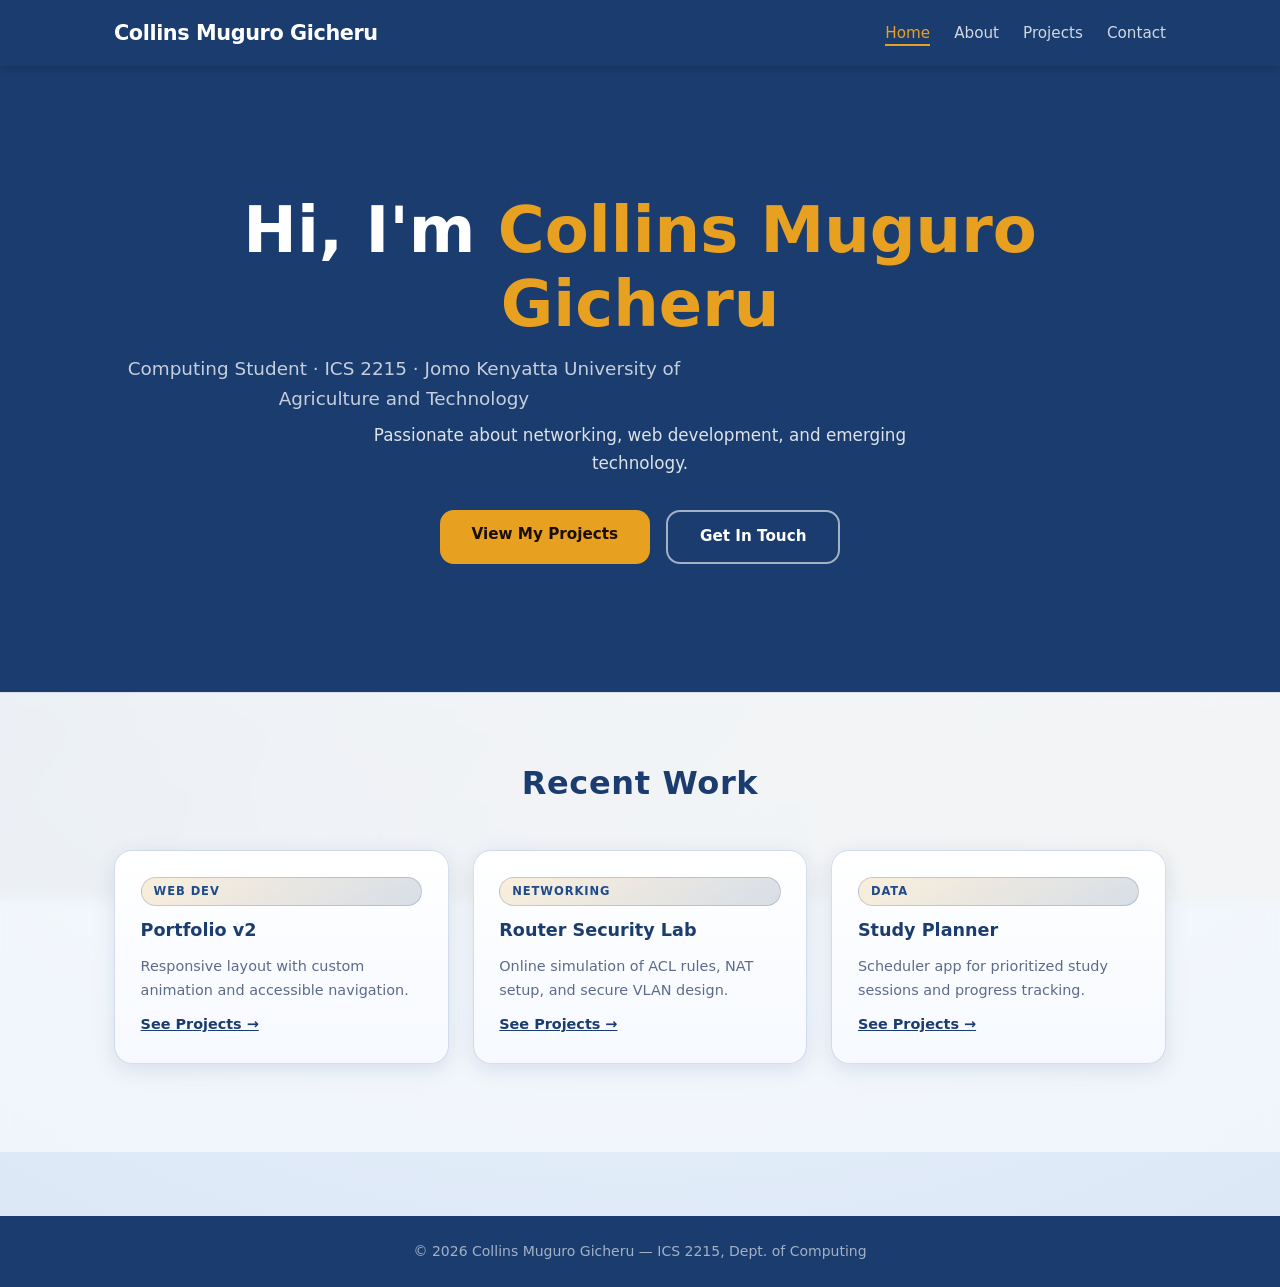
==== index.html @ d0c3a712 "Enhance portfolio CSS, add project cards, unify header/footer" ====
<!-- Paste this into EVERY HTML file and customise the <title> and <main> -->
<!DOCTYPE html>
<html lang="en">
<head>
  <meta charset="UTF-8">
  <!-- REQUIRED for responsive design on mobile -->
  <meta name="viewport" content="width=device-width, initial-scale=1.0">
  <meta name="description" content="Portfolio of Collins Muguro Gicheru — Computing student at JKUAT">
  <title>Collins Muguro Gicheru | Portfolio</title>
  <link rel="stylesheet" href="css/style.css">
  <meta name="google-site-verification" content="IMWEQJsufeYtgXxwFRLSCEkJa6uYk1u47TuHpb3jnJY" />
  <meta name="google-site-verification" content="IMWEQJsufeYtgXxwFRLSCEkJa6uYk1u47TuHpb3jnJY" />
</head>
<body>

  <!-- Skip link: allows keyboard users to skip the nav -->
  <a href="#main" class="skip-link">Skip to main content</a>

  <header>
    <div class="container">
      <a href="index.html" class="logo">Collins Muguro Gicheru</a>
      <nav aria-label="Main navigation">
        <ul>
          <!-- Add class="active" to the current page's link -->
          <li><a href="index.html" class="active">Home</a></li>
          <li><a href="about.html">About</a></li>
          <li><a href="projects.html">Projects</a></li>
          <li><a href="contact.html">Contact</a></li>
        </ul>
      </nav>
    </div>
  </header>

  <main id="main">
   <section class="hero">
  <div class="container">
    <h1>Hi, I'm <span class="accent">Collins Muguro Gicheru</span></h1>
    <p class="tagline">Computing Student · ICS 2215 · Jomo Kenyatta University of Agriculture and Technology</p>
    <p>Passionate about networking, web development, and emerging technology.</p>
    <div class="hero-btns">
      <a href="projects.html" class="btn">View My Projects</a>
      <a href="contact.html" class="btn btn-outline">Get In Touch</a>
    </div>
  </div>
</section>

<section class="recent-projects">
  <div class="container">
    <h2>Recent Work</h2>
    <div class="cards">
      <article class="card">
        <span class="card-tag">Web Dev</span>
        <h3>Portfolio v2</h3>
        <p>Responsive layout with custom animation and accessible navigation.</p>
        <a href="projects.html" class="card-link">See Projects →</a>
      </article>
      <article class="card">
        <span class="card-tag">Networking</span>
        <h3>Router Security Lab</h3>
        <p>Online simulation of ACL rules, NAT setup, and secure VLAN design.</p>
        <a href="projects.html" class="card-link">See Projects →</a>
      </article>
      <article class="card">
        <span class="card-tag">Data</span>
        <h3>Study Planner</h3>
        <p>Scheduler app for prioritized study sessions and progress tracking.</p>
        <a href="projects.html" class="card-link">See Projects →</a>
      </article>
    </div>
  </div>
</section>
  </main>

  <footer>
    <div class="container">
      <p>&copy; <span id="year"></span> Collins Muguro Gicheru — ICS 2215, Dept. of Computing</p>
    </div>
  </footer>
  <script>document.getElementById('year').textContent = new Date().getFullYear();</script>
</body>
</html>
---- css/style.css ----
/* === 1. RESET & BOX-SIZING === */
*, *::before, *::after {
  box-sizing: border-box;
  margin: 0;
  padding: 0;
}

/* === 2. CSS CUSTOM PROPERTIES (change these to personalise) === */
:root {
  --clr-primary:  #1A3C6E;  /* Main brand colour — try #065F46 for green */
  --clr-accent:   #E8A020;  /* Highlights and buttons */
  --clr-text:     #1A1A1A;
  --clr-muted:    #5C6B8A;
  --clr-bg:       #F0F4FC;
  --clr-white:    #FFFFFF;
  --clr-border:   #C8D4E8;
  --clr-gradient: linear-gradient(135deg, #1A3C6E 0%, #2C74B3 45%, #E8A020 100%);
  --radius:       14px;
  --shadow:       0 2px 14px rgba(0,0,0,0.12);
  --max-width:    1100px;
}

/* === 3. BASE TYPOGRAPHY === */
body {
  font-family: 'Segoe UI', system-ui, Arial, sans-serif;
  font-size: 16px;
  line-height: 1.65;
  color: var(--clr-text);
  background: radial-gradient(circle at top, #fdfcff 0%, #eff6ff 35%, #dbe7f6 100%);
  min-height: 100vh;
}

body::before {
  content: '';
  position: fixed;
  inset: 0;
  background: linear-gradient(140deg, rgba(26,60,110,0.12), rgba(232,160,32,0.08));
  pointer-events: none;
  z-index: -1;
}
h1 { font-size: clamp(2rem, 5vw, 3.5rem); line-height: 1.15; }
h2 { font-size: 1.9rem; margin-bottom: 1rem; }
h3 { font-size: 1.2rem; }
a  { color: var(--clr-primary); }
img{ max-width: 100%; height: auto; display: block; }

/* === 4. LAYOUT CONTAINER === */
.container {
  max-width: var(--max-width);
  margin: 0 auto;
  padding: 0 1.5rem;
}

/* === 5. SKIP LINK (accessibility) === */
.skip-link {
  position: absolute;
  top: -100px;
  left: 0;
  background: var(--clr-primary);
  color: white;
  padding: 0.5rem 1rem;
  z-index: 9999;
  text-decoration: none;
}
.skip-link:focus { top: 0; }

/* === 6. HEADER + NAVIGATION (Flexbox) === */
header {
  background: var(--clr-primary);
  padding: 1rem 0;
  position: sticky;
  top: 0;
  z-index: 100;
  box-shadow: 0 2px 8px rgba(0,0,0,0.15);
}
header .container {
  display: flex;              /* FLEXBOX — row layout */
  justify-content: space-between;
  align-items: center;
  flex-wrap: wrap;
  gap: 0.75rem;
}
.logo {
  font-size: 1.3rem;
  font-weight: 700;
  color: white;
  text-decoration: none;
  letter-spacing: -0.02em;
}
nav ul  { list-style: none; display: flex; gap: 1.5rem; }
nav a   {
  color: rgba(255,255,255,0.8);
  text-decoration: none;
  font-size: 0.95rem;
  font-weight: 500;
  padding-bottom: 2px;
  border-bottom: 2px solid transparent;
  transition: all 0.2s;
}
nav a:hover, nav a.active {
  color: var(--clr-accent);
  border-bottom-color: var(--clr-accent);
}

/* === 7. HERO SECTION === */
.hero {
  background: var(--clr-primary);
  color: white;
  padding: 6rem 1.5rem;
  text-align: center;
}
.hero .accent { color: var(--clr-accent); }
.hero .tagline {
  font-size: 1.15rem;
  opacity: 0.75;
  margin: 0.75rem 0 0.5rem;
}
.hero p {
  max-width: 580px;
  margin: 0 auto 2rem;
  opacity: 0.85;
  font-size: 1.05rem;
}
.hero-btns { display: flex; gap: 1rem; justify-content: center; flex-wrap: wrap; }

/* === 8. BUTTONS === */
.btn {
  display: inline-block;
  padding: 0.8rem 2rem;
  background: var(--clr-accent);
  color: #1a0e00;
  border-radius: var(--radius);
  text-decoration: none;
  font-weight: 600;
  font-size: 0.95rem;
  border: none;
  cursor: pointer;
  transition: transform 0.15s, opacity 0.15s;
}
.btn:hover     { opacity: 0.88; transform: translateY(-1px); }
.btn-outline   {
  background: transparent;
  border: 2px solid rgba(255,255,255,0.6);
  color: white;
}
.btn-outline:hover { border-color: white; }

/* === 9. PROJECT CARDS (CSS Grid) === */
.projects-section,
.recent-projects {
  padding: 4rem 0;
  background: rgba(255, 255, 255, 0.55);
  border-top: 1px solid rgba(200, 212, 232, 0.65);
  backdrop-filter: blur(6px);
}
.projects-section h2,
.recent-projects h2 {
  text-align: center;
  margin-bottom: 1rem;
  color: var(--clr-primary);
  letter-spacing: 0.02em;
  font-size: clamp(1.5rem, 3vw, 2rem);
}
.cards {
  display: grid;
  grid-template-columns: repeat(auto-fit, minmax(260px, 1fr));
  gap: 1.5rem;
  padding: 1.5rem 0;
}
.card {
  background: linear-gradient(180deg, #ffffff 0%, #f6f9ff 100%);
  border-radius: calc(var(--radius) + 4px);
  padding: 1.6rem;
  border: 1px solid rgba(53, 96, 159, 0.2);
  box-shadow: 0 6px 22px rgba(25, 53, 100, 0.12);
  display: flex;
  flex-direction: column;
  gap: 0.65rem;
  transition: transform 0.22s ease, box-shadow 0.22s ease, border-color 0.22s;
  position: relative;
  overflow: hidden;
}
.card::after {
  content: '';
  position: absolute;
  inset: -40px;
  background: radial-gradient(circle at 30% 30%, rgba(232,160,32,0.26), transparent 45%);
  transform: scale(0.9);
  opacity: 0;
  transition: opacity 0.35s ease, transform 0.35s ease;
}
.card:hover::after {
  opacity: 1;
  transform: scale(1.15);
}
.card:hover {
  transform: translateY(-6px) rotate(-0.2deg);
  box-shadow: 0 12px 30px rgba(26, 60, 110, 0.21);
  border-color: rgba(232, 160, 32, 0.45);
}
.card-tag {
  display: inline-block;
  background: linear-gradient(140deg, rgba(232,160,32,0.16), rgba(26,60,110,0.16));
  color: #1f4b8d;
  font-size: 0.72rem;
  font-weight: 700;
  padding: 4px 12px;
  border-radius: 999px;
  text-transform: uppercase;
  letter-spacing: 0.08em;
  border: 1px solid rgba(26,60,110,0.2);
}
.card h3    { font-size: 1.1rem; color: var(--clr-primary); }
.card p     { font-size: 0.9rem; color: var(--clr-muted); flex: 1; }
.card-link  { margin-top: auto; font-weight: 600; font-size: 0.9rem; }

/* === 10. ABOUT PAGE === */
.about-section  { padding: 4rem 0; }
.profile-img    { width: 160px; height: 160px; border-radius: 50%; object-fit: cover; margin-bottom: 1rem; }
.skills-list    { list-style: none; padding: 0.5rem 0; }
.skills-list li { padding: 6px 0; border-bottom: 1px solid var(--clr-border); font-size: 0.95rem; }
.skills-list li::before { content: "→ "; color: var(--clr-accent); font-weight: 700; }

table          { width: 100%; border-collapse: collapse; margin-top: 1rem; }
table th       { background: var(--clr-primary); color: white; padding: 10px 14px; text-align: left; }
table td       { padding: 9px 14px; border-bottom: 1px solid var(--clr-border); font-size: 0.9rem; }
table tr:nth-child(even) td { background: var(--clr-bg); }

/* === 11. CONTACT FORM === */
.contact-section  { padding: 4rem 0; }
.contact-form     { max-width: 620px; margin: 0 auto; background: var(--clr-white); padding: 2.5rem; border-radius: var(--radius); border: 1px solid var(--clr-border); box-shadow: var(--shadow); }
.form-group       { display: flex; flex-direction: column; gap: 6px; margin-bottom: 1.4rem; }
label             { font-size: 0.875rem; font-weight: 600; color: var(--clr-text); }
input, select, textarea {
  width: 100%;
  padding: 0.65rem 0.9rem;
  border: 1.5px solid var(--clr-border);
  border-radius: var(--radius);
  font-size: 1rem;
  font-family: inherit;
  transition: border-color 0.2s, box-shadow 0.2s;
}
input:focus, select:focus, textarea:focus {
  outline: none;
  border-color: var(--clr-primary);
  box-shadow: 0 0 0 3px rgba(26,60,110,0.12);
}

/* === 12. FOOTER === */
footer {
  background: var(--clr-primary);
  color: rgba(255,255,255,0.6);
  text-align: center;
  padding: 1.5rem;
  font-size: 0.875rem;
  margin-top: 4rem;
}
/* === 13. RESPONSIVE MEDIA QUERIES === */

/* Tablet and above — 768px+ */
@media (min-width: 768px) {
  .about-grid {
    display: grid;
    grid-template-columns: 220px 1fr;
    gap: 3rem;
    align-items: start;
  }
  .hero { padding: 8rem 1.5rem; }
}

/* Desktop — 1024px+ */
@media (min-width: 1024px) {
  .cards   { grid-template-columns: repeat(3, 1fr); }
  .hero h1 { font-size: 4rem; }
}

/* Mobile only — collapse nav to centre-aligned column */
@media (max-width: 599px) {
  header .container {
    flex-direction: column;
    text-align: center;
  }
  nav ul {
    gap: 1rem;
    flex-wrap: wrap;
    justify-content: center;
  }
  .hero  { padding: 3.5rem 1rem; }
  .contact-form { padding: 1.5rem; }
}

/* Print — hide navigation and buttons */
@media print {
  header, footer, .btn, .hero-btns { display: none; }
  body { font-size: 12pt; color: black; background: white; }
}
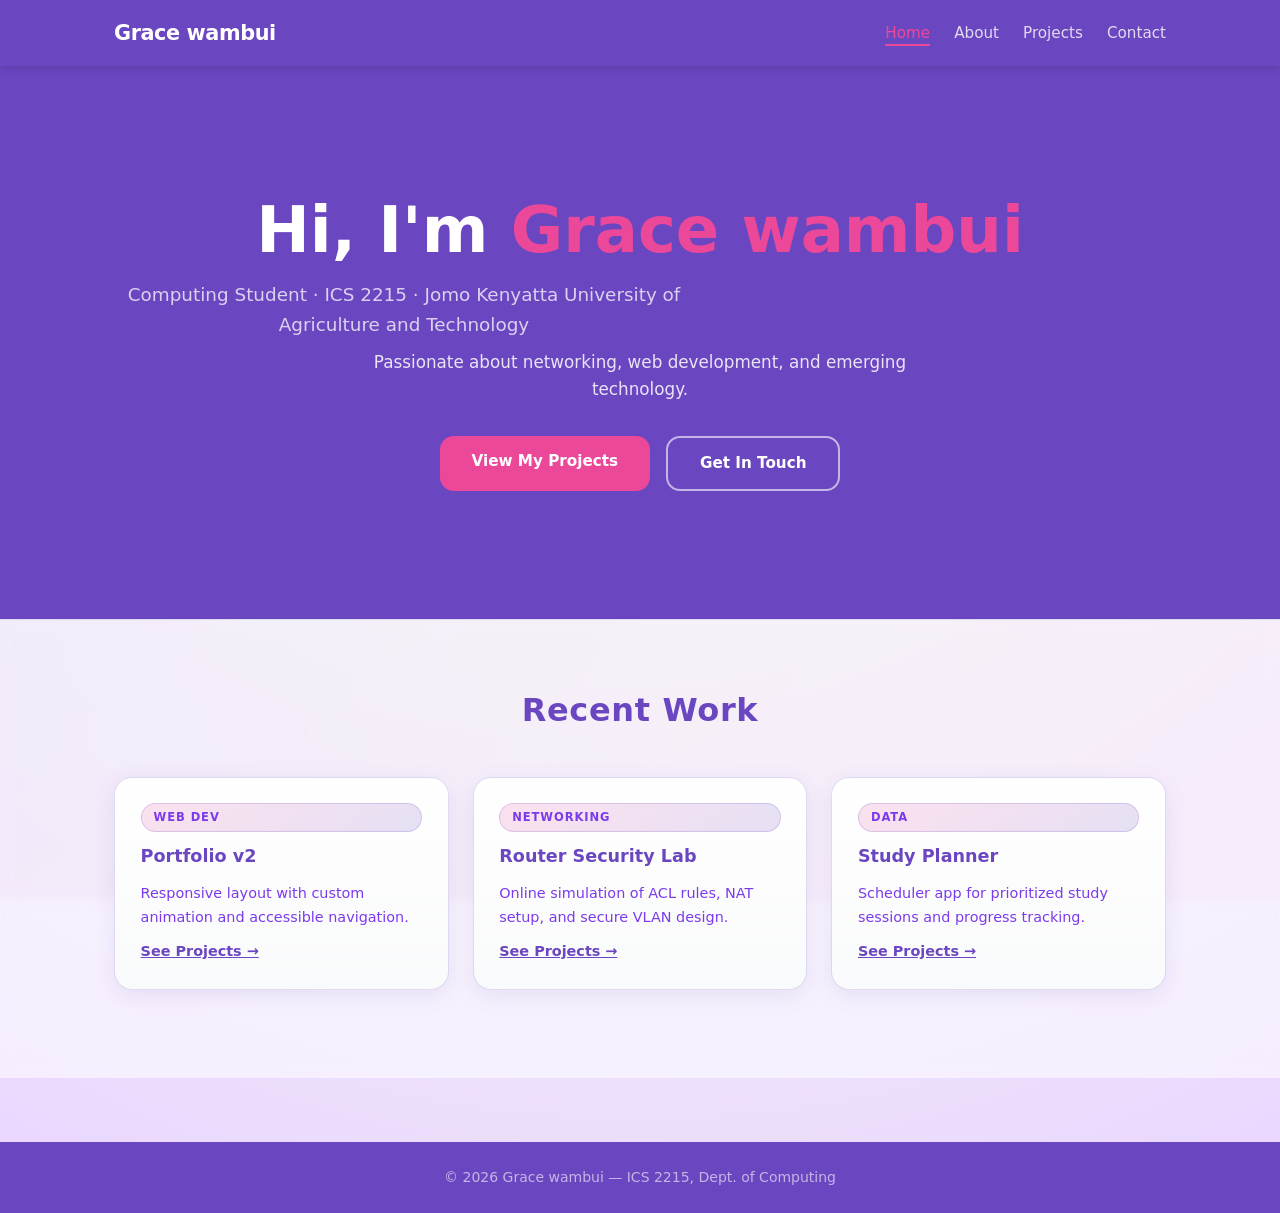
==== commit f62f9ff8: "Update portfolio: Change name to Grace Wambui and update color scheme to purple/pink theme" ====
--- a/index.html
+++ b/index.html
@@ -5,8 +5,8 @@
   <meta charset="UTF-8">
   <!-- REQUIRED for responsive design on mobile -->
   <meta name="viewport" content="width=device-width, initial-scale=1.0">
-  <meta name="description" content="Portfolio of Collins Muguro Gicheru — Computing student at JKUAT">
-  <title>Collins Muguro Gicheru | Portfolio</title>
+  <meta name="description" content="Portfolio of Grace wambui — Computing student at JKUAT">
+  <title>Grace wambui | Portfolio</title>
   <link rel="stylesheet" href="css/style.css">
   <meta name="google-site-verification" content="IMWEQJsufeYtgXxwFRLSCEkJa6uYk1u47TuHpb3jnJY" />
   <meta name="google-site-verification" content="IMWEQJsufeYtgXxwFRLSCEkJa6uYk1u47TuHpb3jnJY" />
@@ -18,7 +18,7 @@
 
   <header>
     <div class="container">
-      <a href="index.html" class="logo">Collins Muguro Gicheru</a>
+      <a href="index.html" class="logo">Grace wambui</a>
       <nav aria-label="Main navigation">
         <ul>
           <!-- Add class="active" to the current page's link -->
@@ -34,7 +34,7 @@
   <main id="main">
    <section class="hero">
   <div class="container">
-    <h1>Hi, I'm <span class="accent">Collins Muguro Gicheru</span></h1>
+    <h1>Hi, I'm <span class="accent">Grace wambui</span></h1>
     <p class="tagline">Computing Student · ICS 2215 · Jomo Kenyatta University of Agriculture and Technology</p>
     <p>Passionate about networking, web development, and emerging technology.</p>
     <div class="hero-btns">
@@ -73,7 +73,7 @@
 
   <footer>
     <div class="container">
-      <p>&copy; <span id="year"></span> Collins Muguro Gicheru — ICS 2215, Dept. of Computing</p>
+      <p>&copy; <span id="year"></span> Grace wambui — ICS 2215, Dept. of Computing</p>
     </div>
   </footer>
   <script>document.getElementById('year').textContent = new Date().getFullYear();</script>
--- a/css/style.css
+++ b/css/style.css
@@ -7,14 +7,14 @@
 
 /* === 2. CSS CUSTOM PROPERTIES (change these to personalise) === */
 :root {
-  --clr-primary:  #1A3C6E;  /* Main brand colour — try #065F46 for green */
-  --clr-accent:   #E8A020;  /* Highlights and buttons */
+  --clr-primary:  #6B46C1;  /* Main brand colour — purple theme */
+  --clr-accent:   #EC4899;  /* Highlights and buttons — pink */
   --clr-text:     #1A1A1A;
-  --clr-muted:    #5C6B8A;
-  --clr-bg:       #F0F4FC;
+  --clr-muted:    #7C3AED;
+  --clr-bg:       #F3F4F6;
   --clr-white:    #FFFFFF;
-  --clr-border:   #C8D4E8;
-  --clr-gradient: linear-gradient(135deg, #1A3C6E 0%, #2C74B3 45%, #E8A020 100%);
+  --clr-border:   #E5E7EB;
+  --clr-gradient: linear-gradient(135deg, #6B46C1 0%, #8B5CF6 45%, #EC4899 100%);
   --radius:       14px;
   --shadow:       0 2px 14px rgba(0,0,0,0.12);
   --max-width:    1100px;
@@ -26,7 +26,7 @@
   font-size: 16px;
   line-height: 1.65;
   color: var(--clr-text);
-  background: radial-gradient(circle at top, #fdfcff 0%, #eff6ff 35%, #dbe7f6 100%);
+  background: radial-gradient(circle at top, #fdf4ff 0%, #f3f4f6 35%, #e9d5ff 100%);
   min-height: 100vh;
 }
 
@@ -34,7 +34,7 @@
   content: '';
   position: fixed;
   inset: 0;
-  background: linear-gradient(140deg, rgba(26,60,110,0.12), rgba(232,160,32,0.08));
+  background: linear-gradient(140deg, rgba(107,70,193,0.12), rgba(236,72,153,0.08));
   pointer-events: none;
   z-index: -1;
 }
@@ -128,7 +128,7 @@
   display: inline-block;
   padding: 0.8rem 2rem;
   background: var(--clr-accent);
-  color: #1a0e00;
+  color: white;
   border-radius: var(--radius);
   text-decoration: none;
   font-weight: 600;
@@ -168,11 +168,11 @@
   padding: 1.5rem 0;
 }
 .card {
-  background: linear-gradient(180deg, #ffffff 0%, #f6f9ff 100%);
+  background: linear-gradient(180deg, #ffffff 0%, #f9fafb 100%);
   border-radius: calc(var(--radius) + 4px);
   padding: 1.6rem;
-  border: 1px solid rgba(53, 96, 159, 0.2);
-  box-shadow: 0 6px 22px rgba(25, 53, 100, 0.12);
+  border: 1px solid rgba(107,70,193,0.2);
+  box-shadow: 0 6px 22px rgba(107,70,193,0.12);
   display: flex;
   flex-direction: column;
   gap: 0.65rem;
@@ -184,7 +184,7 @@
   content: '';
   position: absolute;
   inset: -40px;
-  background: radial-gradient(circle at 30% 30%, rgba(232,160,32,0.26), transparent 45%);
+  background: radial-gradient(circle at 30% 30%, rgba(236,72,153,0.26), transparent 45%);
   transform: scale(0.9);
   opacity: 0;
   transition: opacity 0.35s ease, transform 0.35s ease;
@@ -195,20 +195,20 @@
 }
 .card:hover {
   transform: translateY(-6px) rotate(-0.2deg);
-  box-shadow: 0 12px 30px rgba(26, 60, 110, 0.21);
-  border-color: rgba(232, 160, 32, 0.45);
+  box-shadow: 0 12px 30px rgba(107,70,193,0.21);
+  border-color: rgba(236,72,153,0.45);
 }
 .card-tag {
   display: inline-block;
-  background: linear-gradient(140deg, rgba(232,160,32,0.16), rgba(26,60,110,0.16));
-  color: #1f4b8d;
+  background: linear-gradient(140deg, rgba(236,72,153,0.16), rgba(107,70,193,0.16));
+  color: #7c3aed;
   font-size: 0.72rem;
   font-weight: 700;
   padding: 4px 12px;
   border-radius: 999px;
   text-transform: uppercase;
   letter-spacing: 0.08em;
-  border: 1px solid rgba(26,60,110,0.2);
+  border: 1px solid rgba(107,70,193,0.2);
 }
 .card h3    { font-size: 1.1rem; color: var(--clr-primary); }
 .card p     { font-size: 0.9rem; color: var(--clr-muted); flex: 1; }
@@ -243,7 +243,7 @@
 input:focus, select:focus, textarea:focus {
   outline: none;
   border-color: var(--clr-primary);
-  box-shadow: 0 0 0 3px rgba(26,60,110,0.12);
+  box-shadow: 0 0 0 3px rgba(107,70,193,0.12);
 }
 
 /* === 12. FOOTER === */
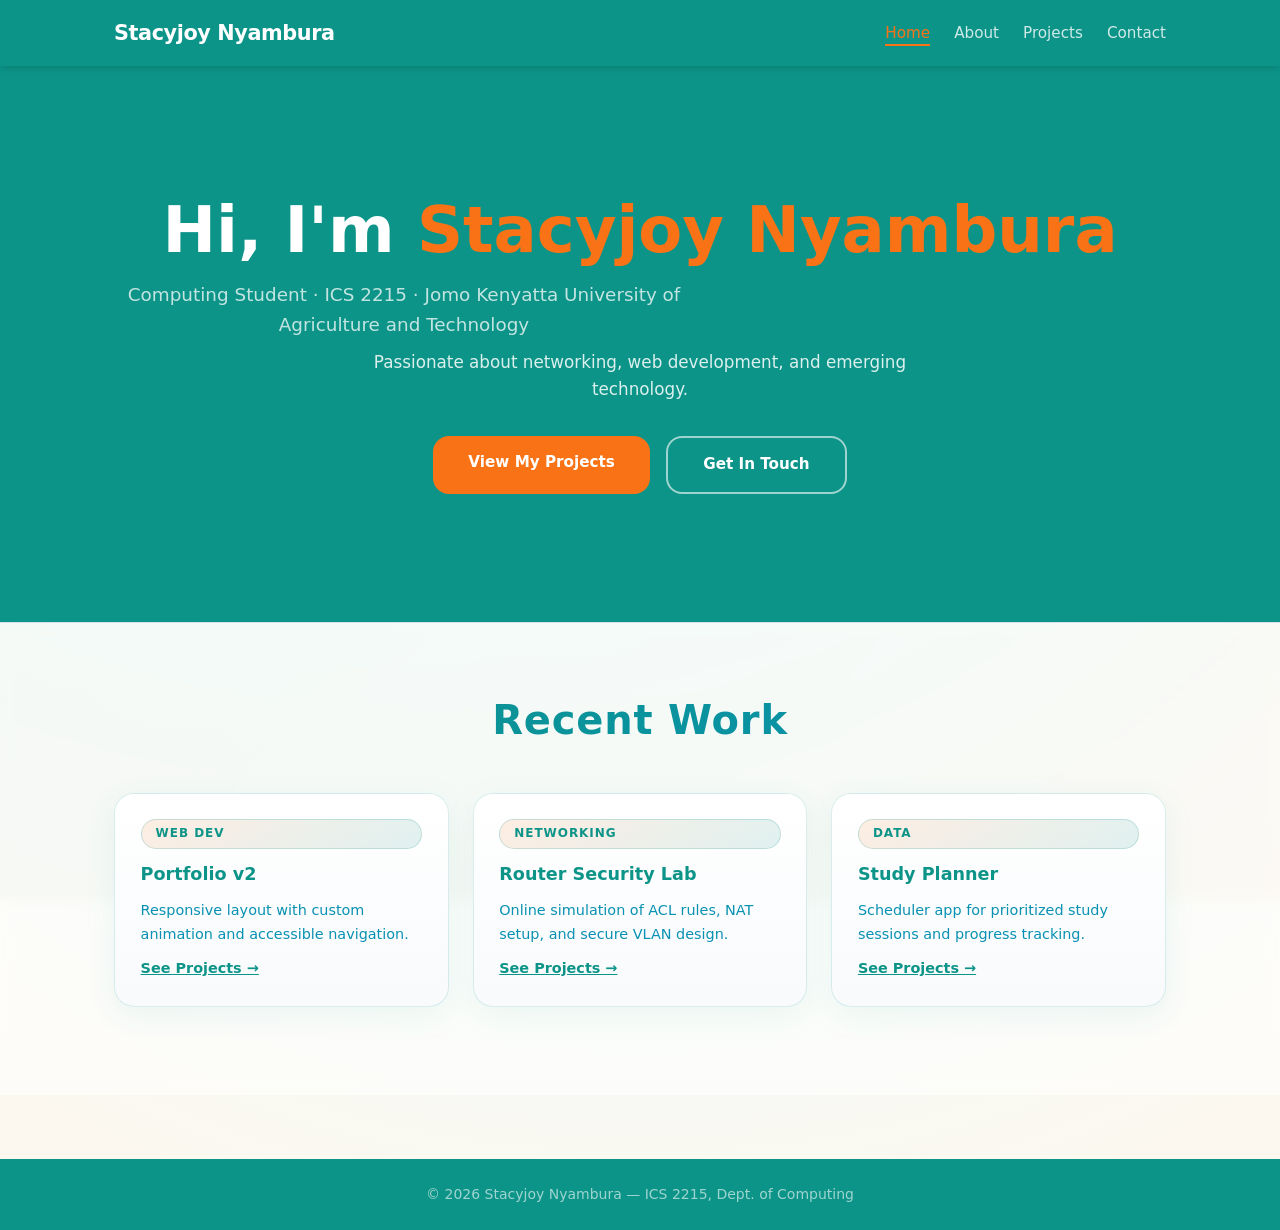
==== commit 0b9de050: "Update portfolio with latest changes" ====
--- a/index.html
+++ b/index.html
@@ -5,8 +5,8 @@
   <meta charset="UTF-8">
   <!-- REQUIRED for responsive design on mobile -->
   <meta name="viewport" content="width=device-width, initial-scale=1.0">
-  <meta name="description" content="Portfolio of Grace wambui — Computing student at JKUAT">
-  <title>Grace wambui | Portfolio</title>
+  <meta name="description" content="Portfolio of Stacyjoy Nyambura — Computing student at JKUAT">
+  <title>Stacyjoy Nyambura | Portfolio</title>
   <link rel="stylesheet" href="css/style.css">
   <meta name="google-site-verification" content="IMWEQJsufeYtgXxwFRLSCEkJa6uYk1u47TuHpb3jnJY" />
   <meta name="google-site-verification" content="IMWEQJsufeYtgXxwFRLSCEkJa6uYk1u47TuHpb3jnJY" />
@@ -18,7 +18,7 @@
 
   <header>
     <div class="container">
-      <a href="index.html" class="logo">Grace wambui</a>
+      <a href="index.html" class="logo">Stacyjoy Nyambura</a>
       <nav aria-label="Main navigation">
         <ul>
           <!-- Add class="active" to the current page's link -->
@@ -34,7 +34,7 @@
   <main id="main">
    <section class="hero">
   <div class="container">
-    <h1>Hi, I'm <span class="accent">Grace wambui</span></h1>
+    <h1>Hi, I'm <span class="accent">Stacyjoy Nyambura</span></h1>
     <p class="tagline">Computing Student · ICS 2215 · Jomo Kenyatta University of Agriculture and Technology</p>
     <p>Passionate about networking, web development, and emerging technology.</p>
     <div class="hero-btns">
@@ -73,7 +73,7 @@
 
   <footer>
     <div class="container">
-      <p>&copy; <span id="year"></span> Grace wambui — ICS 2215, Dept. of Computing</p>
+      <p>&copy; <span id="year"></span> Stacyjoy Nyambura — ICS 2215, Dept. of Computing</p>
     </div>
   </footer>
   <script>document.getElementById('year').textContent = new Date().getFullYear();</script>
--- a/css/style.css
+++ b/css/style.css
@@ -7,16 +7,16 @@
 
 /* === 2. CSS CUSTOM PROPERTIES (change these to personalise) === */
 :root {
-  --clr-primary:  #6B46C1;  /* Main brand colour — purple theme */
-  --clr-accent:   #EC4899;  /* Highlights and buttons — pink */
-  --clr-text:     #1A1A1A;
-  --clr-muted:    #7C3AED;
-  --clr-bg:       #F3F4F6;
+  --clr-primary:  #0d9488;  /* Modern teal */
+  --clr-accent:   #f97316;  /* Bright coral/orange */
+  --clr-text:     #1a1a1a;
+  --clr-muted:    #0891b2;  /* Cyan */
+  --clr-bg:       #f8fafc;
   --clr-white:    #FFFFFF;
-  --clr-border:   #E5E7EB;
-  --clr-gradient: linear-gradient(135deg, #6B46C1 0%, #8B5CF6 45%, #EC4899 100%);
-  --radius:       14px;
-  --shadow:       0 2px 14px rgba(0,0,0,0.12);
+  --clr-border:   #e2e8f0;
+  --clr-gradient: linear-gradient(135deg, #0d9488 0%, #0891b2 45%, #f97316 100%);
+  --radius:       16px;
+  --shadow:       0 4px 20px rgba(0,0,0,0.08);
   --max-width:    1100px;
 }
 
@@ -26,7 +26,7 @@
   font-size: 16px;
   line-height: 1.65;
   color: var(--clr-text);
-  background: radial-gradient(circle at top, #fdf4ff 0%, #f3f4f6 35%, #e9d5ff 100%);
+  background: radial-gradient(circle at top, #f0fdfa 0%, #ecfeff 35%, #fef7ed 100%);
   min-height: 100vh;
 }
 
@@ -34,7 +34,7 @@
   content: '';
   position: fixed;
   inset: 0;
-  background: linear-gradient(140deg, rgba(107,70,193,0.12), rgba(236,72,153,0.08));
+  background: linear-gradient(140deg, rgba(13,148,136,0.08), rgba(249,115,22,0.06));
   pointer-events: none;
   z-index: -1;
 }
@@ -126,7 +126,7 @@
 /* === 8. BUTTONS === */
 .btn {
   display: inline-block;
-  padding: 0.8rem 2rem;
+  padding: 0.9rem 2.2rem;
   background: var(--clr-accent);
   color: white;
   border-radius: var(--radius);
@@ -135,7 +135,27 @@
   font-size: 0.95rem;
   border: none;
   cursor: pointer;
-  transition: transform 0.15s, opacity 0.15s;
+  transition: all 0.3s ease;
+  position: relative;
+  overflow: hidden;
+}
+.btn::before {
+  content: '';
+  position: absolute;
+  top: 0;
+  left: -100%;
+  width: 100%;
+  height: 100%;
+  background: linear-gradient(90deg, transparent, rgba(255,255,255,0.2), transparent);
+  transition: left 0.5s;
+}
+.btn:hover::before {
+  left: 100%;
+}
+.btn:hover {
+  opacity: 0.95;
+  transform: translateY(-2px);
+  box-shadow: 0 8px 25px rgba(249,115,22,0.3);
 }
 .btn:hover     { opacity: 0.88; transform: translateY(-1px); }
 .btn-outline   {
@@ -159,7 +179,25 @@
   margin-bottom: 1rem;
   color: var(--clr-primary);
   letter-spacing: 0.02em;
-  font-size: clamp(1.5rem, 3vw, 2rem);
+  font-size: clamp(1.8rem, 4vw, 2.5rem);
+  font-weight: 700;
+  background: linear-gradient(135deg, var(--clr-primary), var(--clr-muted));
+  -webkit-background-clip: text;
+  -webkit-text-fill-color: transparent;
+  background-clip: text;
+  position: relative;
+}
+
+.projects-section h2::after {
+  content: '';
+  position: absolute;
+  bottom: -10px;
+  left: 50%;
+  transform: translateX(-50%);
+  width: 60px;
+  height: 4px;
+  background: var(--clr-gradient);
+  border-radius: 2px;
 }
 .cards {
   display: grid;
@@ -168,47 +206,64 @@
   padding: 1.5rem 0;
 }
 .card {
-  background: linear-gradient(180deg, #ffffff 0%, #f9fafb 100%);
+  background: linear-gradient(180deg, #ffffff 0%, #f8fafc 100%);
   border-radius: calc(var(--radius) + 4px);
   padding: 1.6rem;
-  border: 1px solid rgba(107,70,193,0.2);
-  box-shadow: 0 6px 22px rgba(107,70,193,0.12);
+  border: 1px solid rgba(13,148,136,0.15);
+  box-shadow: 0 8px 32px rgba(13,148,136,0.08);
   display: flex;
   flex-direction: column;
   gap: 0.65rem;
-  transition: transform 0.22s ease, box-shadow 0.22s ease, border-color 0.22s;
+  transition: all 0.4s cubic-bezier(0.175, 0.885, 0.32, 1.275);
   position: relative;
   overflow: hidden;
+  animation: fadeInUp 0.6s ease-out forwards;
+  opacity: 0;
+  transform: translateY(30px);
+}
+
+.card:nth-child(1) { animation-delay: 0.1s; }
+.card:nth-child(2) { animation-delay: 0.2s; }
+.card:nth-child(3) { animation-delay: 0.3s; }
+.card:nth-child(4) { animation-delay: 0.4s; }
+.card:nth-child(5) { animation-delay: 0.5s; }
+.card:nth-child(6) { animation-delay: 0.6s; }
+
+@keyframes fadeInUp {
+  to {
+    opacity: 1;
+    transform: translateY(0);
+  }
 }
 .card::after {
   content: '';
   position: absolute;
   inset: -40px;
-  background: radial-gradient(circle at 30% 30%, rgba(236,72,153,0.26), transparent 45%);
+  background: radial-gradient(circle at 30% 30%, rgba(249,115,22,0.15), transparent 50%);
   transform: scale(0.9);
   opacity: 0;
-  transition: opacity 0.35s ease, transform 0.35s ease;
+  transition: opacity 0.4s ease, transform 0.4s ease;
 }
 .card:hover::after {
   opacity: 1;
   transform: scale(1.15);
 }
 .card:hover {
-  transform: translateY(-6px) rotate(-0.2deg);
-  box-shadow: 0 12px 30px rgba(107,70,193,0.21);
-  border-color: rgba(236,72,153,0.45);
+  transform: translateY(-8px) rotate(-0.5deg);
+  box-shadow: 0 16px 48px rgba(13,148,136,0.15);
+  border-color: rgba(249,115,22,0.3);
 }
 .card-tag {
   display: inline-block;
-  background: linear-gradient(140deg, rgba(236,72,153,0.16), rgba(107,70,193,0.16));
-  color: #7c3aed;
-  font-size: 0.72rem;
+  background: linear-gradient(140deg, rgba(249,115,22,0.12), rgba(13,148,136,0.12));
+  color: #0d9488;
+  font-size: 0.75rem;
   font-weight: 700;
-  padding: 4px 12px;
-  border-radius: 999px;
+  padding: 4px 14px;
+  border-radius: 20px;
   text-transform: uppercase;
   letter-spacing: 0.08em;
-  border: 1px solid rgba(107,70,193,0.2);
+  border: 1px solid rgba(13,148,136,0.2);
 }
 .card h3    { font-size: 1.1rem; color: var(--clr-primary); }
 .card p     { font-size: 0.9rem; color: var(--clr-muted); flex: 1; }
@@ -243,7 +298,7 @@
 input:focus, select:focus, textarea:focus {
   outline: none;
   border-color: var(--clr-primary);
-  box-shadow: 0 0 0 3px rgba(107,70,193,0.12);
+  box-shadow: 0 0 0 3px rgba(13,148,136,0.15);
 }
 
 /* === 12. FOOTER === */
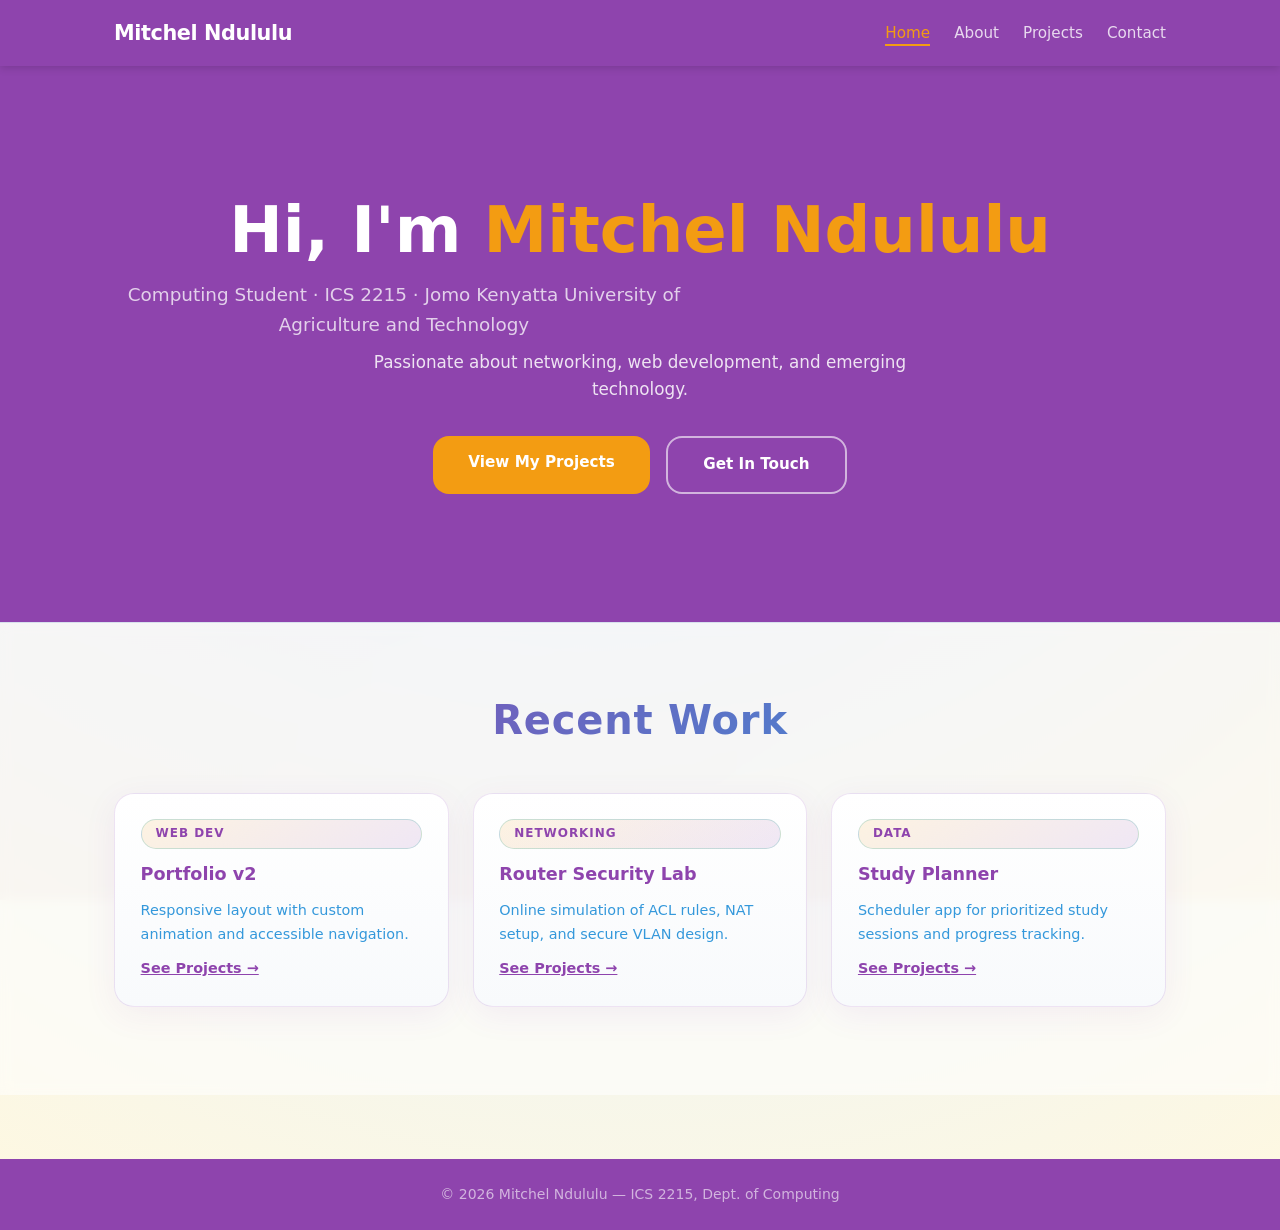
==== commit d68e448b: "Update portfolio: change name to Mitchel Ndululu and update color scheme" ====
--- a/index.html
+++ b/index.html
@@ -5,8 +5,8 @@
   <meta charset="UTF-8">
   <!-- REQUIRED for responsive design on mobile -->
   <meta name="viewport" content="width=device-width, initial-scale=1.0">
-  <meta name="description" content="Portfolio of Stacyjoy Nyambura — Computing student at JKUAT">
-  <title>Stacyjoy Nyambura | Portfolio</title>
+  <meta name="description" content="Portfolio of Mitchel Ndululu — Computing student at JKUAT">
+  <title>Mitchel Ndululu | Portfolio</title>
   <link rel="stylesheet" href="css/style.css">
   <meta name="google-site-verification" content="IMWEQJsufeYtgXxwFRLSCEkJa6uYk1u47TuHpb3jnJY" />
   <meta name="google-site-verification" content="IMWEQJsufeYtgXxwFRLSCEkJa6uYk1u47TuHpb3jnJY" />
@@ -18,7 +18,7 @@
 
   <header>
     <div class="container">
-      <a href="index.html" class="logo">Stacyjoy Nyambura</a>
+      <a href="index.html" class="logo">Mitchel Ndululu</a>
       <nav aria-label="Main navigation">
         <ul>
           <!-- Add class="active" to the current page's link -->
@@ -34,7 +34,7 @@
   <main id="main">
    <section class="hero">
   <div class="container">
-    <h1>Hi, I'm <span class="accent">Stacyjoy Nyambura</span></h1>
+    <h1>Hi, I'm <span class="accent">Mitchel Ndululu</span></h1>
     <p class="tagline">Computing Student · ICS 2215 · Jomo Kenyatta University of Agriculture and Technology</p>
     <p>Passionate about networking, web development, and emerging technology.</p>
     <div class="hero-btns">
@@ -73,7 +73,7 @@
 
   <footer>
     <div class="container">
-      <p>&copy; <span id="year"></span> Stacyjoy Nyambura — ICS 2215, Dept. of Computing</p>
+      <p>&copy; <span id="year"></span> Mitchel Ndululu — ICS 2215, Dept. of Computing</p>
     </div>
   </footer>
   <script>document.getElementById('year').textContent = new Date().getFullYear();</script>
--- a/css/style.css
+++ b/css/style.css
@@ -7,14 +7,14 @@
 
 /* === 2. CSS CUSTOM PROPERTIES (change these to personalise) === */
 :root {
-  --clr-primary:  #0d9488;  /* Modern teal */
-  --clr-accent:   #f97316;  /* Bright coral/orange */
-  --clr-text:     #1a1a1a;
-  --clr-muted:    #0891b2;  /* Cyan */
-  --clr-bg:       #f8fafc;
+  --clr-primary:  #8e44ad;  /* Purple */
+  --clr-accent:   #f39c12;  /* Orange */
+  --clr-text:     #2c3e50;
+  --clr-muted:    #3498db;  /* Blue */
+  --clr-bg:       #ecf0f1;
   --clr-white:    #FFFFFF;
-  --clr-border:   #e2e8f0;
-  --clr-gradient: linear-gradient(135deg, #0d9488 0%, #0891b2 45%, #f97316 100%);
+  --clr-border:   #bdc3c7;
+  --clr-gradient: linear-gradient(135deg, #8e44ad 0%, #3498db 45%, #f39c12 100%);
   --radius:       16px;
   --shadow:       0 4px 20px rgba(0,0,0,0.08);
   --max-width:    1100px;
@@ -26,7 +26,7 @@
   font-size: 16px;
   line-height: 1.65;
   color: var(--clr-text);
-  background: radial-gradient(circle at top, #f0fdfa 0%, #ecfeff 35%, #fef7ed 100%);
+  background: radial-gradient(circle at top, #f0e6ff 0%, #e6f3ff 35%, #fff8e0 100%);
   min-height: 100vh;
 }
 
@@ -34,7 +34,7 @@
   content: '';
   position: fixed;
   inset: 0;
-  background: linear-gradient(140deg, rgba(13,148,136,0.08), rgba(249,115,22,0.06));
+  background: linear-gradient(140deg, rgba(142,68,173,0.08), rgba(243,156,18,0.06));
   pointer-events: none;
   z-index: -1;
 }
@@ -155,7 +155,7 @@
 .btn:hover {
   opacity: 0.95;
   transform: translateY(-2px);
-  box-shadow: 0 8px 25px rgba(249,115,22,0.3);
+  box-shadow: 0 8px 25px rgba(243,156,18,0.3);
 }
 .btn:hover     { opacity: 0.88; transform: translateY(-1px); }
 .btn-outline   {
@@ -209,8 +209,8 @@
   background: linear-gradient(180deg, #ffffff 0%, #f8fafc 100%);
   border-radius: calc(var(--radius) + 4px);
   padding: 1.6rem;
-  border: 1px solid rgba(13,148,136,0.15);
-  box-shadow: 0 8px 32px rgba(13,148,136,0.08);
+  border: 1px solid rgba(142,68,173,0.15);
+  box-shadow: 0 8px 32px rgba(142,68,173,0.08);
   display: flex;
   flex-direction: column;
   gap: 0.65rem;
@@ -239,7 +239,7 @@
   content: '';
   position: absolute;
   inset: -40px;
-  background: radial-gradient(circle at 30% 30%, rgba(249,115,22,0.15), transparent 50%);
+  background: radial-gradient(circle at 30% 30%, rgba(243,156,18,0.15), transparent 50%);
   transform: scale(0.9);
   opacity: 0;
   transition: opacity 0.4s ease, transform 0.4s ease;
@@ -250,13 +250,13 @@
 }
 .card:hover {
   transform: translateY(-8px) rotate(-0.5deg);
-  box-shadow: 0 16px 48px rgba(13,148,136,0.15);
-  border-color: rgba(249,115,22,0.3);
+  box-shadow: 0 16px 48px rgba(142,68,173,0.15);
+  border-color: rgba(243,156,18,0.3);
 }
 .card-tag {
   display: inline-block;
-  background: linear-gradient(140deg, rgba(249,115,22,0.12), rgba(13,148,136,0.12));
-  color: #0d9488;
+  background: linear-gradient(140deg, rgba(243,156,18,0.12), rgba(142,68,173,0.12));
+  color: #8e44ad;
   font-size: 0.75rem;
   font-weight: 700;
   padding: 4px 14px;
@@ -298,7 +298,7 @@
 input:focus, select:focus, textarea:focus {
   outline: none;
   border-color: var(--clr-primary);
-  box-shadow: 0 0 0 3px rgba(13,148,136,0.15);
+  box-shadow: 0 0 0 3px rgba(142,68,173,0.15);
 }
 
 /* === 12. FOOTER === */
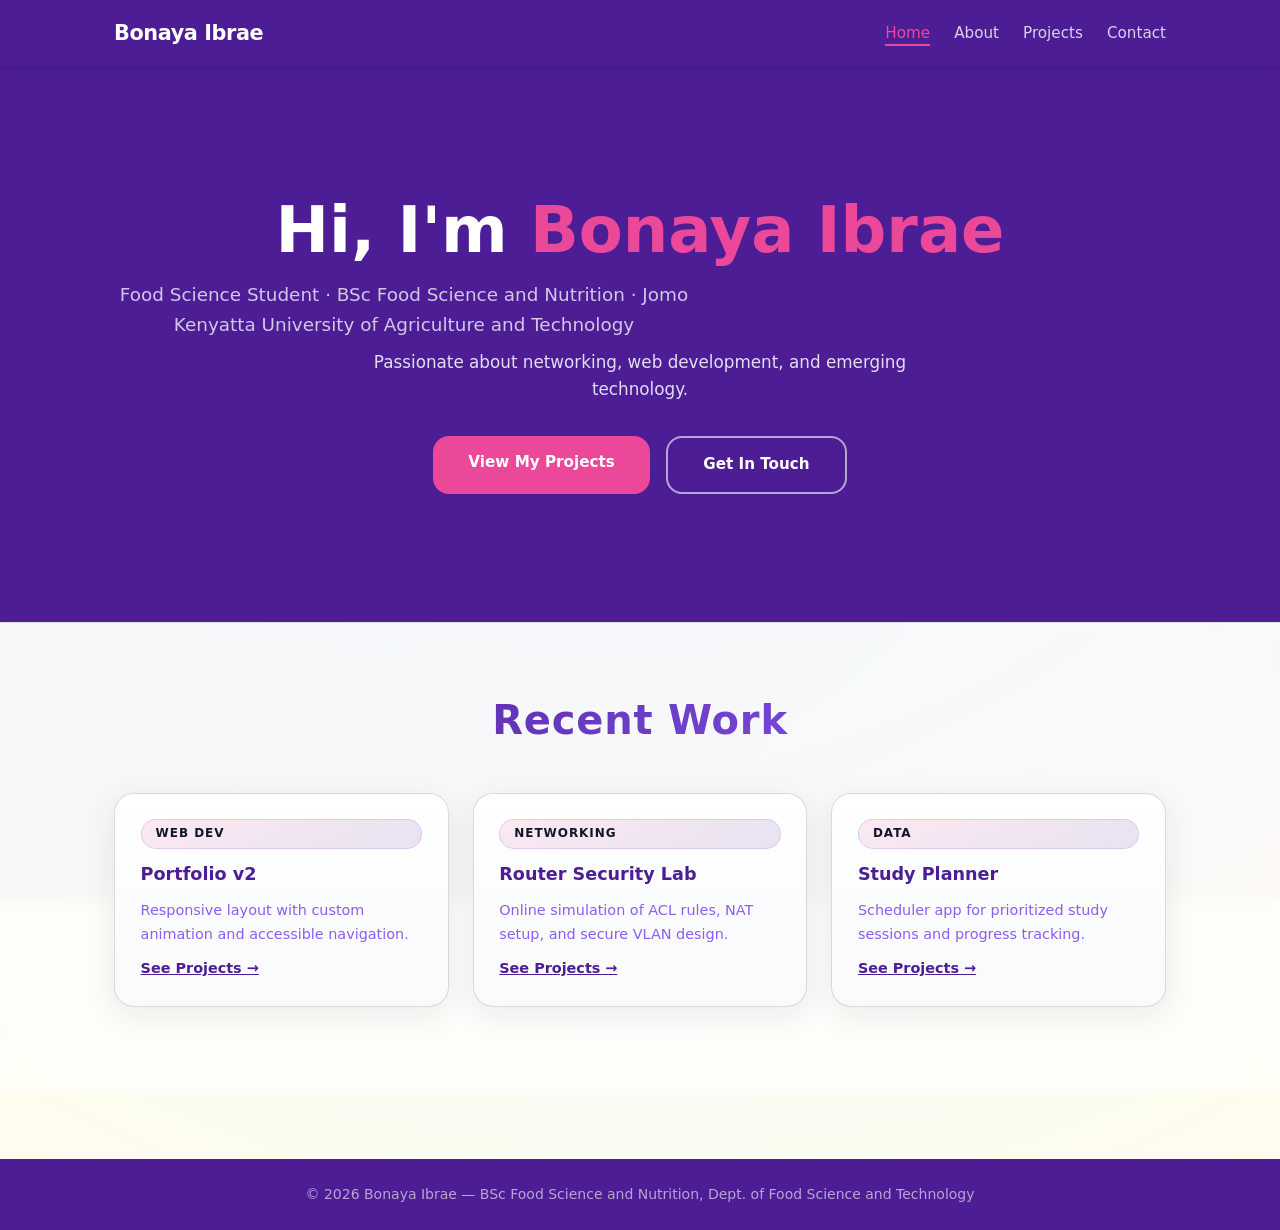
==== commit 2ca617c7: "Update name to Bonaya Ibrae and theme colors" ====
--- a/index.html
+++ b/index.html
@@ -5,8 +5,8 @@
   <meta charset="UTF-8">
   <!-- REQUIRED for responsive design on mobile -->
   <meta name="viewport" content="width=device-width, initial-scale=1.0">
-  <meta name="description" content="Portfolio of Mitchel Ndululu — Computing student at JKUAT">
-  <title>Mitchel Ndululu | Portfolio</title>
+  <meta name="description" content="Portfolio of Bonaya Ibrae — Food Science student at JKUAT">
+  <title>Bonaya Ibrae | Portfolio</title>
   <link rel="stylesheet" href="css/style.css">
   <meta name="google-site-verification" content="IMWEQJsufeYtgXxwFRLSCEkJa6uYk1u47TuHpb3jnJY" />
   <meta name="google-site-verification" content="IMWEQJsufeYtgXxwFRLSCEkJa6uYk1u47TuHpb3jnJY" />
@@ -18,7 +18,7 @@
 
   <header>
     <div class="container">
-      <a href="index.html" class="logo">Mitchel Ndululu</a>
+      <a href="index.html" class="logo">Bonaya Ibrae</a>
       <nav aria-label="Main navigation">
         <ul>
           <!-- Add class="active" to the current page's link -->
@@ -34,8 +34,8 @@
   <main id="main">
    <section class="hero">
   <div class="container">
-    <h1>Hi, I'm <span class="accent">Mitchel Ndululu</span></h1>
-    <p class="tagline">Computing Student · ICS 2215 · Jomo Kenyatta University of Agriculture and Technology</p>
+    <h1>Hi, I'm <span class="accent">Bonaya Ibrae</span></h1>
+    <p class="tagline">Food Science Student · BSc Food Science and Nutrition · Jomo Kenyatta University of Agriculture and Technology</p>
     <p>Passionate about networking, web development, and emerging technology.</p>
     <div class="hero-btns">
       <a href="projects.html" class="btn">View My Projects</a>
@@ -73,7 +73,7 @@
 
   <footer>
     <div class="container">
-      <p>&copy; <span id="year"></span> Mitchel Ndululu — ICS 2215, Dept. of Computing</p>
+      <p>&copy; <span id="year"></span> Bonaya Ibrae — BSc Food Science and Nutrition, Dept. of Food Science and Technology</p>
     </div>
   </footer>
   <script>document.getElementById('year').textContent = new Date().getFullYear();</script>
--- a/css/style.css
+++ b/css/style.css
@@ -7,14 +7,14 @@
 
 /* === 2. CSS CUSTOM PROPERTIES (change these to personalise) === */
 :root {
-  --clr-primary:  #8e44ad;  /* Purple */
-  --clr-accent:   #f39c12;  /* Orange */
-  --clr-text:     #2c3e50;
-  --clr-muted:    #3498db;  /* Blue */
-  --clr-bg:       #ecf0f1;
+  --clr-primary:  #4c1d95;  /* Dark purple */
+  --clr-accent:   #ec4899;  /* Pink */
+  --clr-text:     #1e293b;  /* Dark slate */
+  --clr-muted:    #8b5cf6;  /* Light purple */
+  --clr-bg:       #f8fafc;  /* Light slate */
   --clr-white:    #FFFFFF;
-  --clr-border:   #bdc3c7;
-  --clr-gradient: linear-gradient(135deg, #8e44ad 0%, #3498db 45%, #f39c12 100%);
+  --clr-border:   #e2e8f0;  /* Slate border */
+  --clr-gradient: linear-gradient(135deg, #4c1d95 0%, #8b5cf6 45%, #ec4899 100%);
   --radius:       16px;
   --shadow:       0 4px 20px rgba(0,0,0,0.08);
   --max-width:    1100px;
@@ -26,7 +26,7 @@
   font-size: 16px;
   line-height: 1.65;
   color: var(--clr-text);
-  background: radial-gradient(circle at top, #f0e6ff 0%, #e6f3ff 35%, #fff8e0 100%);
+  background: radial-gradient(circle at top, #f0f9ff 0%, #ecfeff 35%, #fffbeb 100%);
   min-height: 100vh;
 }
 
@@ -34,7 +34,7 @@
   content: '';
   position: fixed;
   inset: 0;
-  background: linear-gradient(140deg, rgba(142,68,173,0.08), rgba(243,156,18,0.06));
+  background: linear-gradient(140deg, rgba(76,29,149,0.08), rgba(236,72,153,0.06));
   pointer-events: none;
   z-index: -1;
 }
@@ -155,7 +155,7 @@
 .btn:hover {
   opacity: 0.95;
   transform: translateY(-2px);
-  box-shadow: 0 8px 25px rgba(243,156,18,0.3);
+  box-shadow: 0 8px 25px rgba(236,72,153,0.3);
 }
 .btn:hover     { opacity: 0.88; transform: translateY(-1px); }
 .btn-outline   {
@@ -209,8 +209,8 @@
   background: linear-gradient(180deg, #ffffff 0%, #f8fafc 100%);
   border-radius: calc(var(--radius) + 4px);
   padding: 1.6rem;
-  border: 1px solid rgba(142,68,173,0.15);
-  box-shadow: 0 8px 32px rgba(142,68,173,0.08);
+  border: 1px solid rgba(15,23,42,0.15);
+  box-shadow: 0 8px 32px rgba(15,23,42,0.08);
   display: flex;
   flex-direction: column;
   gap: 0.65rem;
@@ -239,7 +239,7 @@
   content: '';
   position: absolute;
   inset: -40px;
-  background: radial-gradient(circle at 30% 30%, rgba(243,156,18,0.15), transparent 50%);
+  background: radial-gradient(circle at 30% 30%, rgba(236,72,153,0.15), transparent 50%);
   transform: scale(0.9);
   opacity: 0;
   transition: opacity 0.4s ease, transform 0.4s ease;
@@ -250,20 +250,20 @@
 }
 .card:hover {
   transform: translateY(-8px) rotate(-0.5deg);
-  box-shadow: 0 16px 48px rgba(142,68,173,0.15);
-  border-color: rgba(243,156,18,0.3);
+  box-shadow: 0 16px 48px rgba(15,23,42,0.15);
+  border-color: rgba(236,72,153,0.3);
 }
 .card-tag {
   display: inline-block;
-  background: linear-gradient(140deg, rgba(243,156,18,0.12), rgba(142,68,173,0.12));
-  color: #8e44ad;
+  background: linear-gradient(140deg, rgba(236,72,153,0.12), rgba(76,29,149,0.12));
+  color: #0f172a;
   font-size: 0.75rem;
   font-weight: 700;
   padding: 4px 14px;
   border-radius: 20px;
   text-transform: uppercase;
   letter-spacing: 0.08em;
-  border: 1px solid rgba(13,148,136,0.2);
+  border: 1px solid rgba(139,92,246,0.2);
 }
 .card h3    { font-size: 1.1rem; color: var(--clr-primary); }
 .card p     { font-size: 0.9rem; color: var(--clr-muted); flex: 1; }
@@ -298,7 +298,7 @@
 input:focus, select:focus, textarea:focus {
   outline: none;
   border-color: var(--clr-primary);
-  box-shadow: 0 0 0 3px rgba(142,68,173,0.15);
+  box-shadow: 0 0 0 3px rgba(15,23,42,0.15);
 }
 
 /* === 12. FOOTER === */
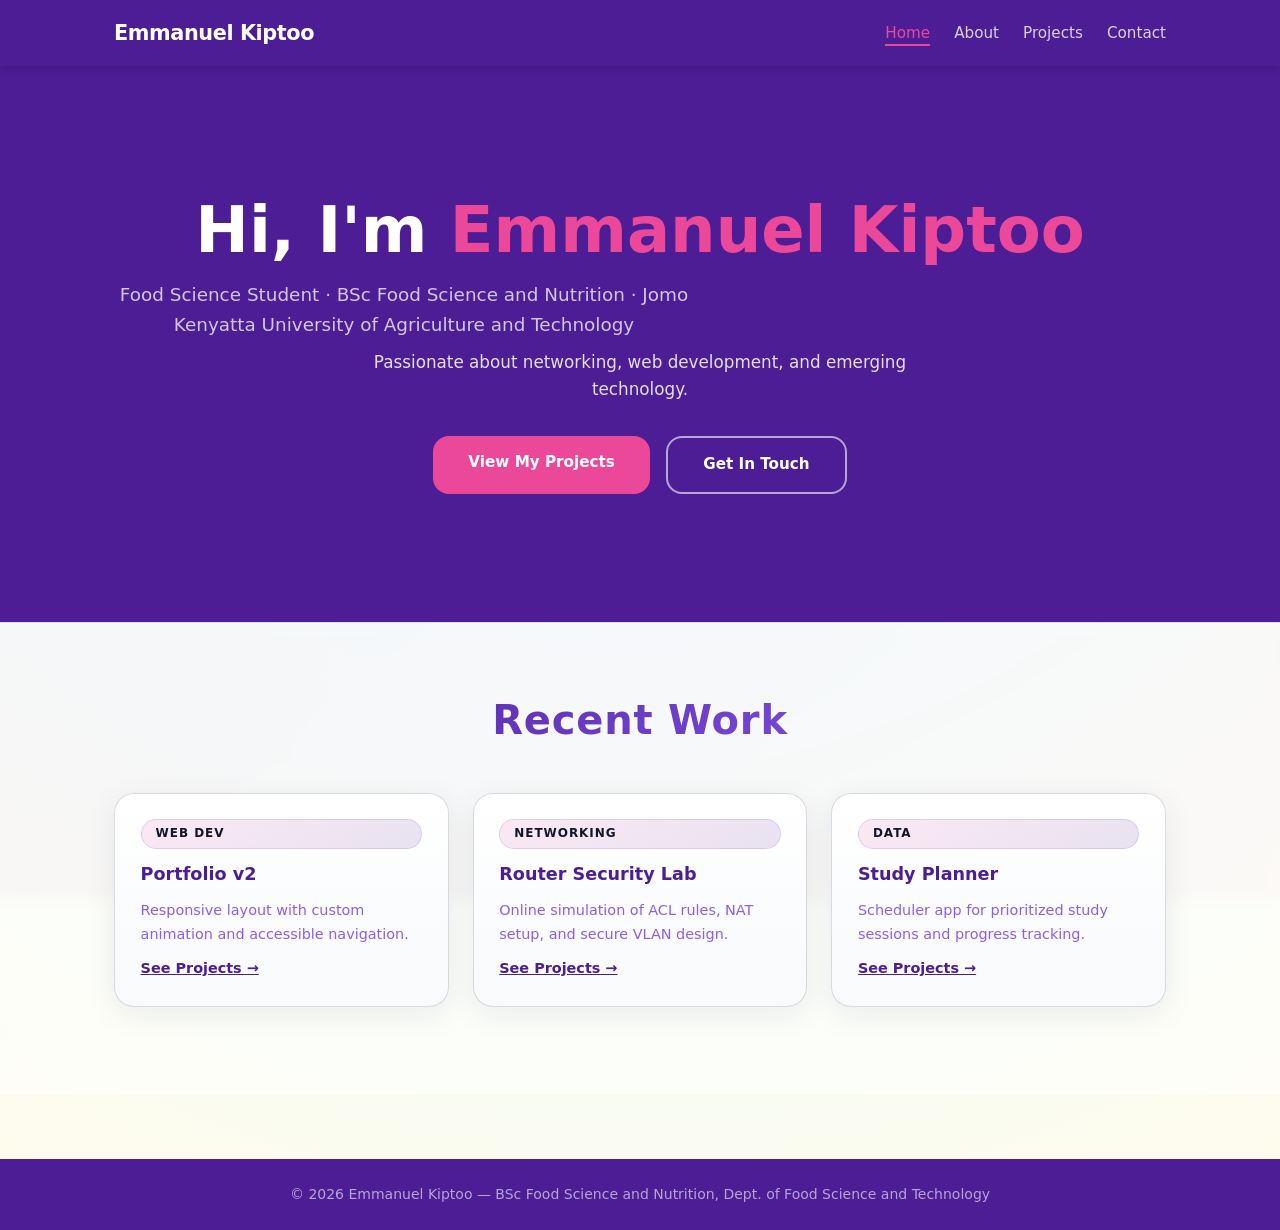
==== commit 5d460b2b: "Update portfolio files for submission" ====
--- a/index.html
+++ b/index.html
@@ -5,8 +5,8 @@
   <meta charset="UTF-8">
   <!-- REQUIRED for responsive design on mobile -->
   <meta name="viewport" content="width=device-width, initial-scale=1.0">
-  <meta name="description" content="Portfolio of Bonaya Ibrae — Food Science student at JKUAT">
-  <title>Bonaya Ibrae | Portfolio</title>
+  <meta name="description" content="Portfolio of Emmanuel Kiptoo — Food Science student at JKUAT">
+  <title>Emmanuel Kiptoo | Portfolio</title>
   <link rel="stylesheet" href="css/style.css">
   <meta name="google-site-verification" content="IMWEQJsufeYtgXxwFRLSCEkJa6uYk1u47TuHpb3jnJY" />
   <meta name="google-site-verification" content="IMWEQJsufeYtgXxwFRLSCEkJa6uYk1u47TuHpb3jnJY" />
@@ -18,7 +18,7 @@
 
   <header>
     <div class="container">
-      <a href="index.html" class="logo">Bonaya Ibrae</a>
+      <a href="index.html" class="logo">Emmanuel Kiptoo</a>
       <nav aria-label="Main navigation">
         <ul>
           <!-- Add class="active" to the current page's link -->
@@ -34,7 +34,7 @@
   <main id="main">
    <section class="hero">
   <div class="container">
-    <h1>Hi, I'm <span class="accent">Bonaya Ibrae</span></h1>
+    <h1>Hi, I'm <span class="accent">Emmanuel Kiptoo</span></h1>
     <p class="tagline">Food Science Student · BSc Food Science and Nutrition · Jomo Kenyatta University of Agriculture and Technology</p>
     <p>Passionate about networking, web development, and emerging technology.</p>
     <div class="hero-btns">
@@ -73,7 +73,7 @@
 
   <footer>
     <div class="container">
-      <p>&copy; <span id="year"></span> Bonaya Ibrae — BSc Food Science and Nutrition, Dept. of Food Science and Technology</p>
+      <p>&copy; <span id="year"></span> Emmanuel Kiptoo — BSc Food Science and Nutrition, Dept. of Food Science and Technology</p>
     </div>
   </footer>
   <script>document.getElementById('year').textContent = new Date().getFullYear();</script>
